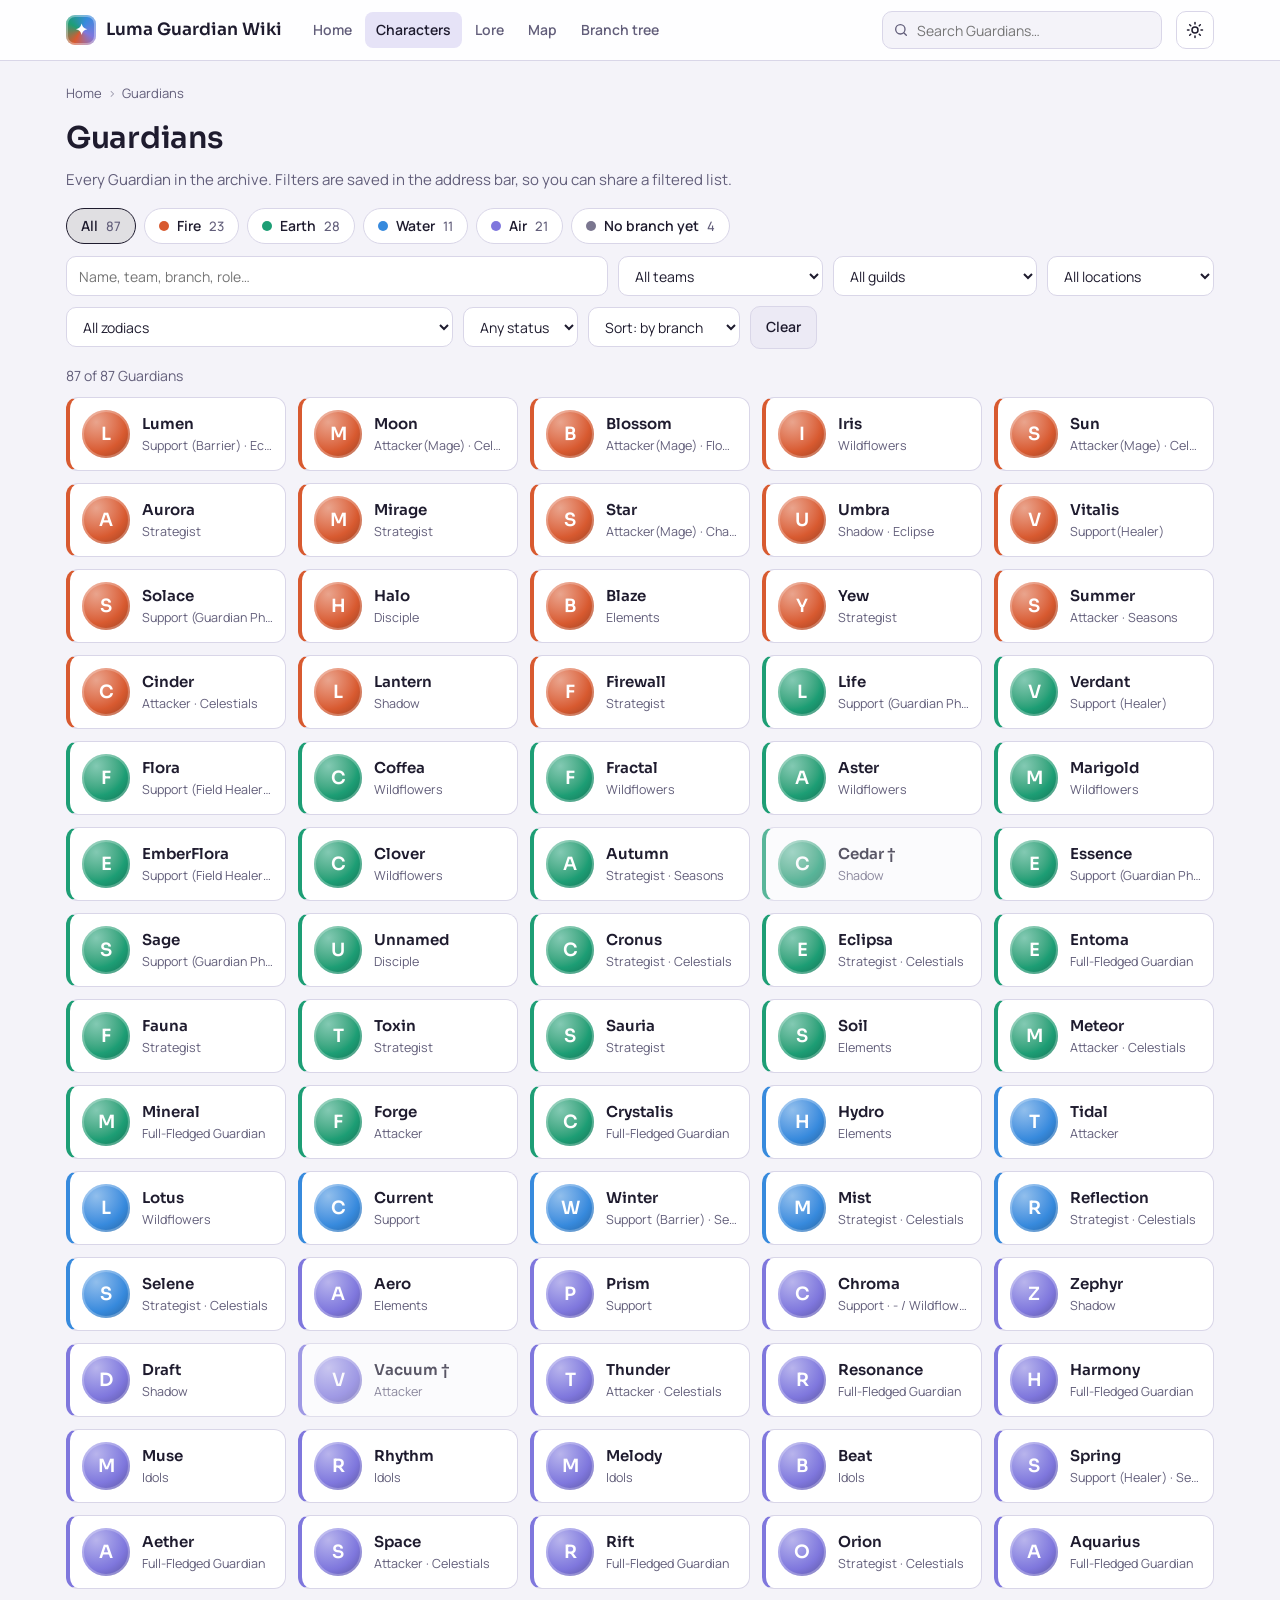
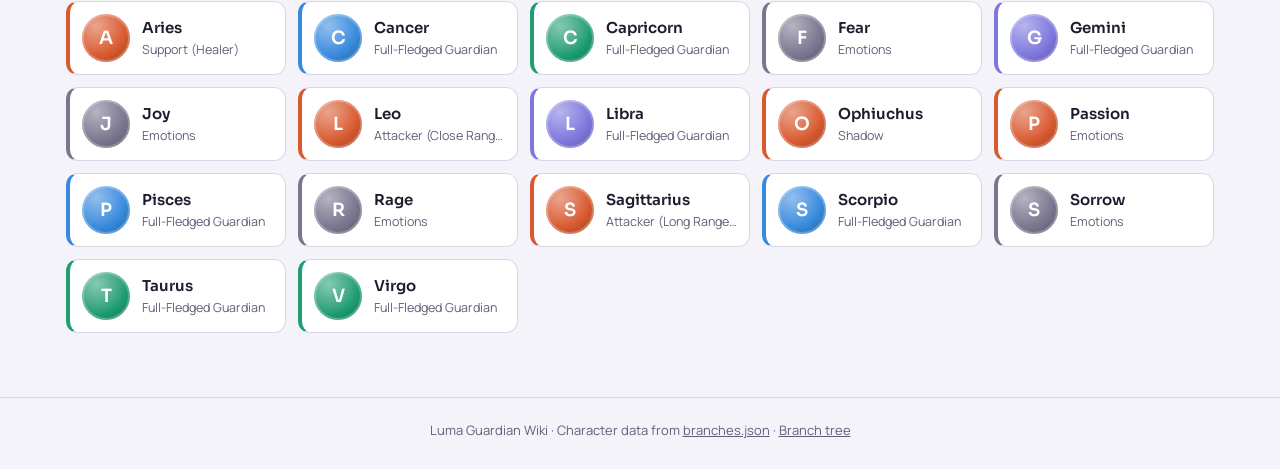
==== wiki/characters.html @ 5ec47603 "Luma Guardian Wiki V1" ====
<!DOCTYPE html>
<html lang="en">
<head>
<meta charset="utf-8">
<meta name="viewport" content="width=device-width, initial-scale=1, viewport-fit=cover">
<title>Guardians · Luma Guardian Wiki</title>
<meta name="theme-color" content="#2B2253">
<script>try{var t=localStorage.getItem('luma.theme.v1');if(t)document.documentElement.setAttribute('data-theme',t)}catch(e){}</script>
<link rel="preconnect" href="https://fonts.googleapis.com">
<link rel="stylesheet" href="https://fonts.googleapis.com/css2?family=Manrope:wght@400;500;600;700&family=Sora:wght@500;600&display=swap">
<link rel="stylesheet" href="assets/wiki.css">
<script src="assets/wiki.js" defer></script>
<script src="assets/characters.js" defer></script>
</head>
<body>
<main id="main" class="page"><div class="loading">Loading Guardians…</div></main>
</body>
</html>
---- wiki/assets/wiki.css ----
/* Luma Guardian Wiki: shared styles. Colours are tokens; dark mode is set on <html data-theme>. */
:root{
  --bg:#F4F3F9;--surface:#FFFFFF;--surface2:#ECEAF5;--line:#D9D6E8;--ink:#1E1B2E;--muted:#625E7A;
  --accent:#534AB7;--accent-ink:#FFFFFF;--accent-soft:#E6E3F7;--link:#4A40B0;
  --fire:#D85A30;--earth:#1D9E75;--water:#378ADD;--air:#7F77DD;--none:#7A768F;
  --deceased:#8A8780;--retired:#B07D2B;
  --hero1:#2B2253;--hero2:#5A3E8F;--hero-ink:#FFFFFF;
  --shadow:0 1px 2px rgba(30,27,46,.06),0 6px 18px -10px rgba(30,27,46,.25);
  --radius:14px;--head-h:60px;
  color-scheme:light;
}
@media (prefers-color-scheme: dark){
  :root:not([data-theme="light"]){
    --bg:#14121F;--surface:#1D1A2C;--surface2:#272440;--line:#34304A;--ink:#ECEAF6;--muted:#A19DBD;
    --accent:#AFA9EC;--accent-ink:#14121F;--accent-soft:#2D2950;--link:#B9B3F2;
    --hero1:#1B1636;--hero2:#3B2A66;
    --shadow:0 1px 2px rgba(0,0,0,.3),0 8px 20px -12px rgba(0,0,0,.6);
    color-scheme:dark;
  }
}
:root[data-theme="dark"]{
  --bg:#14121F;--surface:#1D1A2C;--surface2:#272440;--line:#34304A;--ink:#ECEAF6;--muted:#A19DBD;
  --accent:#AFA9EC;--accent-ink:#14121F;--accent-soft:#2D2950;--link:#B9B3F2;
  --hero1:#1B1636;--hero2:#3B2A66;
  --shadow:0 1px 2px rgba(0,0,0,.3),0 8px 20px -12px rgba(0,0,0,.6);
  color-scheme:dark;
}

*{box-sizing:border-box}
html{scroll-padding-top:calc(var(--head-h) + 12px);-webkit-text-size-adjust:100%}
body{margin:0;background:var(--bg);color:var(--ink);font-family:"Manrope",system-ui,-apple-system,"Segoe UI",sans-serif;font-size:15px;line-height:1.6;overflow-x:hidden}
h1,h2,h3,h4{font-family:"Sora","Manrope",system-ui,sans-serif;font-weight:600;letter-spacing:-0.01em;margin:0}
a{color:var(--link);text-decoration:none}
a:hover{text-decoration:underline}
button,input,select{font:inherit;color:inherit}
:focus-visible{outline:2px solid var(--accent);outline-offset:2px}
img{max-width:100%}
.sr{position:absolute;width:1px;height:1px;overflow:hidden;clip:rect(0 0 0 0);white-space:nowrap}
@media (prefers-reduced-motion:reduce){*{transition:none!important;animation:none!important;scroll-behavior:auto!important}}

/* ---------- Top bar ---------- */
.topbar{position:sticky;top:0;z-index:1000;background:color-mix(in srgb,var(--surface) 88%,transparent);backdrop-filter:saturate(1.4) blur(10px);-webkit-backdrop-filter:saturate(1.4) blur(10px);border-bottom:1px solid var(--line);padding-top:env(safe-area-inset-top,0px)}
.topbar .in{max-width:1180px;margin:0 auto;height:var(--head-h);display:flex;align-items:center;gap:14px;padding:0 16px}
.brand{display:flex;align-items:center;gap:10px;color:var(--ink);font-family:"Sora",sans-serif;font-weight:600;font-size:17px;white-space:nowrap}
.brand:hover{text-decoration:none}
.brand .mark{width:30px;height:30px;border-radius:9px;display:grid;place-items:center;background:conic-gradient(from 210deg,var(--fire),var(--earth),var(--water),var(--air),var(--fire));color:#fff;font-size:15px;box-shadow:inset 0 0 0 2px rgba(255,255,255,.35)}
.nav{display:flex;gap:2px;margin-left:6px}
.nav a{color:var(--muted);font-weight:600;font-size:14px;padding:7px 11px;border-radius:8px;white-space:nowrap}
.nav a:hover{color:var(--ink);background:var(--surface2);text-decoration:none}
.nav a[aria-current="page"]{color:var(--ink);background:var(--accent-soft)}
.search{position:relative;margin-left:auto;flex:0 1 280px;min-width:0}
.search input{width:100%;height:38px;border:1px solid var(--line);background:var(--bg);border-radius:10px;padding:0 12px 0 34px;font-size:14px}
.search svg{position:absolute;left:11px;top:11px;width:16px;height:16px;color:var(--muted);pointer-events:none}
.sugg{position:absolute;top:44px;left:0;right:0;background:var(--surface);border:1px solid var(--line);border-radius:12px;box-shadow:var(--shadow);list-style:none;margin:0;padding:6px;max-height:60vh;overflow:auto;display:none}
.sugg.open{display:block}
.sugg li a{display:flex;align-items:center;gap:10px;padding:7px 8px;border-radius:8px;color:var(--ink)}
.sugg li a:hover,.sugg li a[aria-selected="true"]{background:var(--surface2);text-decoration:none}
.sugg small{color:var(--muted);margin-left:auto;font-size:12px}
.iconbtn{width:38px;height:38px;flex:none;display:grid;place-items:center;border:1px solid var(--line);background:var(--surface);border-radius:10px;cursor:pointer;color:var(--ink)}
.iconbtn:hover{background:var(--surface2)}
.iconbtn svg{width:18px;height:18px}
.menubtn{display:none}
.theme-ico-dark{display:none}
:root[data-theme="dark"] .theme-ico-dark{display:block}
:root[data-theme="dark"] .theme-ico-light{display:none}
@media (prefers-color-scheme: dark){
  :root:not([data-theme="light"]) .theme-ico-dark{display:block}
  :root:not([data-theme="light"]) .theme-ico-light{display:none}
}
@media (max-width:820px){
  .menubtn{display:grid}
  .nav{display:none;position:absolute;top:calc(var(--head-h) + env(safe-area-inset-top,0px));left:0;right:0;flex-direction:column;background:var(--surface);border-bottom:1px solid var(--line);padding:8px 12px 12px;margin:0;box-shadow:var(--shadow)}
  .nav.open{display:flex}
  .nav a{padding:11px 12px;font-size:15px}
  .search{flex:1 1 auto}
  .brand .txt{display:none}
}

/* ---------- Layout ---------- */
.page{max-width:1180px;margin:0 auto;padding:22px 16px 64px;padding-bottom:calc(64px + env(safe-area-inset-bottom,0px))}
.crumbs{font-size:13px;color:var(--muted);margin-bottom:10px;display:flex;flex-wrap:wrap;gap:4px 6px;align-items:center}
.crumbs a{color:var(--muted)}
.crumbs .sep{opacity:.6}
.card{background:var(--surface);border:1px solid var(--line);border-radius:var(--radius);padding:18px 20px;box-shadow:var(--shadow)}
.muted{color:var(--muted)}
.sec-h{display:flex;align-items:baseline;justify-content:space-between;gap:12px;margin:34px 0 14px}
.sec-h h2{font-size:21px}
.sec-h a{font-weight:600;font-size:14px}
.btn{display:inline-flex;align-items:center;justify-content:center;gap:8px;border:1px solid var(--line);background:var(--surface2);border-radius:10px;padding:9px 15px;cursor:pointer;font-weight:600;font-size:14px;color:var(--ink);min-height:40px}
.btn:hover{border-color:var(--muted);text-decoration:none}
.btn.primary{background:var(--accent);color:var(--accent-ink);border-color:var(--accent)}
.foot{border-top:1px solid var(--line);color:var(--muted);font-size:13px;padding:22px 16px calc(28px + env(safe-area-inset-bottom,0px));text-align:center}
.foot a{color:var(--muted);text-decoration:underline}
.loading,.empty{padding:48px 12px;text-align:center;color:var(--muted)}
.err{background:color-mix(in srgb,var(--fire) 12%,var(--surface));border:1px solid color-mix(in srgb,var(--fire) 40%,var(--line));border-radius:12px;padding:14px 16px}

/* ---------- Element accents ---------- */
.el-Fire{--c:var(--fire)} .el-Earth{--c:var(--earth)} .el-Water{--c:var(--water)} .el-Air{--c:var(--air)} .el-None{--c:var(--none)}
.dot{display:inline-block;width:10px;height:10px;border-radius:50%;background:var(--c,var(--none));flex:none}
.pill{display:inline-flex;align-items:center;gap:6px;font-size:12px;font-weight:600;border-radius:999px;padding:2px 10px;background:color-mix(in srgb,var(--c,var(--none)) 14%,var(--surface));color:var(--ink);border:1px solid color-mix(in srgb,var(--c,var(--none)) 45%,var(--line));white-space:nowrap}
.pill.st-deceased{--c:var(--deceased)} .pill.st-retired{--c:var(--retired)}

/* ---------- Avatar ---------- */
.ava{--s:56px;width:var(--s);height:var(--s);border-radius:50%;flex:none;display:grid;place-items:center;overflow:hidden;font-family:"Sora",sans-serif;font-weight:600;color:#fff;font-size:calc(var(--s) * .38);background:radial-gradient(circle at 30% 25%,color-mix(in srgb,var(--c,var(--none)) 55%,#fff),var(--c,var(--none)) 60%,color-mix(in srgb,var(--c,var(--none)) 70%,#000));box-shadow:inset 0 0 0 2px rgba(255,255,255,.25)}
.ava img{width:100%;height:100%;object-fit:cover}
.ava.sq{border-radius:12px}

/* ---------- Character cards ---------- */
.grid{display:grid;grid-template-columns:repeat(auto-fill,minmax(200px,1fr));gap:12px}
.ccard{display:flex;gap:12px;align-items:center;background:var(--surface);border:1px solid var(--line);border-left:4px solid var(--c,var(--none));border-radius:12px;padding:12px;color:var(--ink);transition:transform .12s ease,box-shadow .12s ease;min-width:0}
.ccard:hover{text-decoration:none;transform:translateY(-1px);box-shadow:var(--shadow)}
.ccard .t{min-width:0}
.ccard b{display:block;font-family:"Sora",sans-serif;font-weight:600;font-size:15px;overflow:hidden;text-overflow:ellipsis;white-space:nowrap}
.ccard small{display:block;color:var(--muted);font-size:12.5px;overflow:hidden;text-overflow:ellipsis;white-space:nowrap}
.ccard.gone{opacity:.72}
.ccard.noprof{border-left-style:dashed;background:var(--surface2)}
@media (max-width:480px){.grid{grid-template-columns:1fr 1fr;gap:10px}.ccard{flex-direction:column;text-align:center;padding:14px 8px}.ccard .t{width:100%}}

/* ---------- Home ---------- */
.hero{position:relative;overflow:hidden;border-radius:20px;color:var(--hero-ink);padding:40px 32px;background:radial-gradient(120% 140% at 0% 0%,color-mix(in srgb,var(--fire) 45%,transparent) 0%,transparent 45%),radial-gradient(120% 140% at 100% 0%,color-mix(in srgb,var(--water) 50%,transparent) 0%,transparent 45%),radial-gradient(120% 140% at 100% 100%,color-mix(in srgb,var(--earth) 45%,transparent) 0%,transparent 50%),linear-gradient(135deg,var(--hero1),var(--hero2))}
.hero::after{content:"";position:absolute;inset:0;background-image:radial-gradient(rgba(255,255,255,.55) 1px,transparent 1.5px);background-size:46px 46px;opacity:.18;pointer-events:none}
.hero h1{font-size:clamp(28px,5vw,44px);line-height:1.1}
.hero p{max-width:60ch;margin:12px 0 22px;opacity:.9;font-size:16px}
.hero .row{display:flex;flex-wrap:wrap;gap:10px;position:relative;z-index:1}
.hero .btn{background:rgba(255,255,255,.14);border-color:rgba(255,255,255,.3);color:#fff}
.hero .btn.primary{background:#fff;color:#2B2253;border-color:#fff}
.stats{display:grid;grid-template-columns:repeat(4,1fr);gap:12px;margin-top:16px}
.stat{background:var(--surface);border:1px solid var(--line);border-radius:12px;padding:12px 14px}
.stat b{display:block;font-family:"Sora",sans-serif;font-size:24px;font-variant-numeric:tabular-nums}
.stat span{color:var(--muted);font-size:13px}
@media (max-width:640px){.stats{grid-template-columns:1fr 1fr}.hero{padding:28px 20px}}
.portals{display:grid;grid-template-columns:repeat(4,1fr);gap:12px}
@media (max-width:860px){.portals{grid-template-columns:1fr 1fr}}
.portal{position:relative;overflow:hidden;border-radius:14px;padding:18px;min-height:132px;color:#fff;display:flex;flex-direction:column;justify-content:flex-end;background:linear-gradient(160deg,color-mix(in srgb,var(--c) 75%,#fff 0%),color-mix(in srgb,var(--c) 70%,#000));box-shadow:var(--shadow)}
.portal:hover{text-decoration:none;filter:brightness(1.06)}
.portal .glyph{position:absolute;right:-8px;top:-14px;font-size:92px;opacity:.22;line-height:1}
.portal b{font-family:"Sora",sans-serif;font-size:20px}
.portal span{font-size:13px;opacity:.9}
.split{display:grid;grid-template-columns:1.4fr 1fr;gap:16px}
@media (max-width:860px){.split{grid-template-columns:1fr}}
.feat{display:flex;gap:18px;align-items:flex-start}
.feat .ava{--s:96px}
.feat h3{font-size:22px}
.feat p{margin:8px 0 12px}
@media (max-width:480px){.feat{flex-direction:column;align-items:center;text-align:center}}
.teams{display:flex;flex-wrap:wrap;gap:8px}
.teams a{display:inline-flex;gap:8px;align-items:center;border:1px solid var(--line);background:var(--surface2);border-radius:999px;padding:6px 12px;color:var(--ink);font-size:14px;font-weight:600}
.teams a small{color:var(--muted);font-weight:500}
.teams a:hover{border-color:var(--muted);text-decoration:none}

/* ---------- Character list filters ---------- */
.filters{display:flex;flex-wrap:wrap;gap:10px;align-items:center;margin:4px 0 16px}
.filters input[type=search],.filters select{height:40px;border:1px solid var(--line);background:var(--surface);border-radius:10px;padding:0 12px;font-size:14px;min-width:0}
.filters input[type=search]{flex:1 1 220px}
.filters select{flex:0 1 auto;max-width:100%}
.chips{display:flex;flex-wrap:wrap;gap:8px;margin-bottom:12px}
.chipbtn{display:inline-flex;align-items:center;gap:8px;border:1.5px solid var(--line);background:var(--surface);border-radius:999px;padding:6px 14px;cursor:pointer;font-weight:600;font-size:14px;min-height:36px}
.chipbtn[aria-pressed="true"]{border-color:var(--c,var(--ink));background:color-mix(in srgb,var(--c,var(--ink)) 14%,var(--surface))}
.chipbtn .n{color:var(--muted);font-weight:500;font-size:13px}
.count{color:var(--muted);font-size:14px;margin:0 0 10px}

/* ---------- Character profile ---------- */
.prof-head{display:flex;flex-wrap:wrap;gap:8px 14px;align-items:center;border-bottom:1px solid var(--line);padding-bottom:12px;margin-bottom:18px}
.prof-head h1{font-size:clamp(26px,4.5vw,36px)}
.prof-head .tags{display:flex;flex-wrap:wrap;gap:6px}
.prof{display:grid;grid-template-columns:minmax(0,1fr) 320px;gap:24px;align-items:start}
.prof .infobox{grid-column:2;grid-row:1 / span 3}
@media (max-width:900px){.prof{grid-template-columns:1fr}.prof .infobox{grid-column:1;grid-row:auto}}
.infobox{background:var(--surface);border:1px solid var(--line);border-radius:var(--radius);overflow:hidden;box-shadow:var(--shadow);position:sticky;top:calc(var(--head-h) + 16px)}
@media (max-width:900px){.infobox{position:static}}
.infobox .ib-title{background:var(--c,var(--accent));color:#fff;text-align:center;font-family:"Sora",sans-serif;font-weight:600;font-size:18px;padding:10px 12px}
.infobox .ib-img{display:grid;place-items:center;padding:18px;background:linear-gradient(180deg,color-mix(in srgb,var(--c,var(--accent)) 16%,var(--surface)),var(--surface))}
.infobox .ib-img .ava{--s:160px;border-radius:16px}
.infobox .ib-img img.full{width:100%;border-radius:10px;display:block}
.infobox .ib-cap{text-align:center;color:var(--muted);font-size:13px;font-style:italic;padding:0 14px 10px}
.infobox h4{font-size:12px;letter-spacing:.06em;text-transform:uppercase;background:color-mix(in srgb,var(--c,var(--accent)) 14%,var(--surface2));color:var(--ink);padding:7px 14px;margin:0;border-top:1px solid var(--line)}
.infobox dl{display:grid;grid-template-columns:minmax(96px,40%) 1fr;margin:0}
.infobox dt,.infobox dd{padding:7px 14px;border-top:1px solid var(--line);font-size:13.5px;margin:0}
.infobox dl > dt:first-of-type,.infobox dl > dd:first-of-type{border-top:0}
.infobox dt{font-weight:600;color:var(--muted)}
.infobox dd{overflow-wrap:anywhere}
.prose{min-width:0}
.prose h2{font-size:21px;border-bottom:1px solid var(--line);padding-bottom:6px;margin:28px 0 12px}
.prose h2:first-child{margin-top:0}
.prose h3{font-size:16px;margin:18px 0 6px}
.prose p{margin:0 0 12px}
.prose ul{padding-left:20px;margin:0 0 12px}
.prose li{margin:3px 0}
.lead{font-size:16.5px}
.quote{border-left:4px solid var(--c,var(--accent));background:var(--surface);border-radius:0 12px 12px 0;padding:12px 16px;margin:0 0 18px;font-style:italic}
.quote cite{display:block;font-style:normal;color:var(--muted);font-size:13px;margin-top:4px}
.toc{background:var(--surface);border:1px solid var(--line);border-radius:12px;padding:10px 16px;margin:0 0 20px;display:inline-block;min-width:220px;max-width:100%}
.toc summary{cursor:pointer;font-weight:600;font-family:"Sora",sans-serif}
.toc ol{margin:8px 0 2px;padding-left:22px}
.toc li{margin:2px 0}
.lineage{display:flex;flex-wrap:wrap;align-items:center;gap:6px;margin:0 0 12px}
.lineage .node{display:inline-flex;align-items:center;gap:6px;border:1px solid var(--line);background:var(--surface);border-radius:999px;padding:4px 12px;font-size:14px;font-weight:600;color:var(--ink)}
.lineage a.node:hover{text-decoration:none;border-color:var(--c,var(--muted))}
.lineage .node.me{background:var(--c);color:#fff;border-color:var(--c)}
.lineage .node.plain{color:var(--muted);font-weight:500;border-style:dashed}
.lineage .arr{color:var(--muted)}
.facts{display:grid;grid-template-columns:max-content 1fr;gap:6px 16px;margin:0 0 12px}
.facts dt{color:var(--muted);font-weight:600;font-size:14px}
.facts dd{margin:0;overflow-wrap:anywhere}
@media (max-width:480px){.facts{grid-template-columns:1fr;gap:0}.facts dd{margin-bottom:10px}}
.notfound{max-width:560px;margin:40px auto;text-align:center}
.notfound h1{font-size:28px;margin-bottom:8px}

.note{color:var(--muted);font-size:14px;margin:0 0 12px}
.prose hr{border:0;border-top:1px solid var(--line);margin:22px 0}
.prose table{border-collapse:collapse;display:block;overflow-x:auto;max-width:100%;margin:0 0 14px;font-size:14px}
.prose th,.prose td{border:1px solid var(--line);padding:6px 10px;text-align:left;vertical-align:top}
.prose th{background:var(--surface2)}
.prose img{border-radius:10px}
.prose blockquote{margin:0 0 12px;padding:4px 14px;border-left:3px solid var(--line);color:var(--muted)}
.prose del{color:var(--muted)}
.prose h4{font-size:14.5px;margin:16px 0 6px}
.prose a{overflow-wrap:anywhere}
mark{background:color-mix(in srgb,var(--accent) 30%,transparent);color:inherit;border-radius:3px;padding:0 2px}
.story-src{background:var(--surface);border:1px solid var(--line);border-radius:var(--radius);padding:4px 18px 8px;margin:0 0 12px}
.story-src > summary{cursor:pointer;font-family:"Sora",sans-serif;font-weight:600;padding:10px 0}
.story-src .src{font-size:13px;margin:0 0 10px}
.story-src h3{font-size:17px}

/* ---------- Lore ---------- */
.lore{display:grid;grid-template-columns:240px minmax(0,1fr);gap:28px;align-items:start}
.lore-side{position:sticky;top:calc(var(--head-h) + 16px);max-height:calc(100vh - var(--head-h) - 32px);overflow:auto;padding-right:4px}
.lore-search input{width:100%;height:40px;border:1px solid var(--line);background:var(--surface);border-radius:10px;padding:0 12px;font-size:14px;margin-bottom:10px}
.lore-nav{display:flex;flex-direction:column;gap:1px}
.lore-nav a{color:var(--muted);padding:6px 10px;border-radius:8px;font-size:14px;font-weight:600}
.lore-nav a:hover{background:var(--surface2);color:var(--ink);text-decoration:none}
.lore-nav a[aria-current="page"]{background:var(--accent-soft);color:var(--ink)}
.lore-select{display:none;width:100%;height:42px;border:1px solid var(--line);background:var(--surface);border-radius:10px;padding:0 10px}
.lore-title{font-size:clamp(26px,4.5vw,34px);border-bottom:1px solid var(--line);padding-bottom:10px;margin-bottom:16px}
@media (max-width:860px){
  .lore{grid-template-columns:1fr;gap:12px}
  .lore-side{position:static;max-height:none;overflow:visible;display:grid;grid-template-columns:1fr;gap:8px}
  .lore-search input{margin:0}
  .lore-nav{display:none}
  .lore-select{display:block}
}
.hlink{font-family:"Manrope",sans-serif;font-size:13px;font-weight:600;margin-left:8px;white-space:nowrap}
.pager{display:flex;justify-content:space-between;gap:12px;flex-wrap:wrap;border-top:1px solid var(--line);margin-top:32px;padding-top:14px;font-weight:600}
.lore-cards{display:grid;grid-template-columns:repeat(auto-fill,minmax(240px,1fr));gap:12px}
.lore-card{display:flex;flex-direction:column;gap:6px;background:var(--surface);border:1px solid var(--line);border-radius:12px;padding:14px 16px;color:var(--ink);transition:transform .12s ease,box-shadow .12s ease}
.lore-card:hover{text-decoration:none;transform:translateY(-1px);box-shadow:var(--shadow);border-color:var(--accent)}
.lore-card b{font-family:"Sora",sans-serif;font-weight:600;font-size:16px}
.lore-card span{color:var(--muted);font-size:13.5px;line-height:1.5}
.lore-card small{color:var(--muted);font-size:12px;margin-top:auto}
.hits{list-style:none;margin:0;padding:0;display:grid;gap:10px}
.hits li{background:var(--surface);border:1px solid var(--line);border-radius:12px;padding:12px 14px}
.hits a{display:flex;flex-wrap:wrap;gap:4px 10px;align-items:baseline;color:var(--ink)}
.hits a b{font-family:"Sora",sans-serif;font-weight:600}
.hits a small{color:var(--muted)}
.hits p{margin:6px 0 0;color:var(--muted);font-size:14px;overflow-wrap:anywhere}

/* ---------- Map ---------- */
.mapwrap{display:grid;grid-template-columns:minmax(0,1fr) 340px;gap:16px;align-items:start}
@media (max-width:900px){.mapwrap{grid-template-columns:1fr}}
#map{height:min(70vh,640px);min-height:360px;border-radius:var(--radius);border:1px solid var(--line);overflow:hidden;background:var(--surface2);z-index:0}
@media (max-width:900px){#map{height:56vh;min-height:300px}}
.panel{background:var(--surface);border:1px solid var(--line);border-radius:var(--radius);padding:14px 16px;box-shadow:var(--shadow)}
@media (min-width:901px){.panel{max-height:min(70vh,640px);overflow:auto}}
.panel h2{font-size:18px;margin-bottom:4px}
.placelist{list-style:none;margin:8px 0 0;padding:0;display:grid;gap:6px}
.placelist button{width:100%;display:flex;justify-content:space-between;align-items:center;gap:10px;border:1px solid var(--line);background:var(--surface2);border-radius:10px;padding:9px 12px;cursor:pointer;text-align:left;font-weight:600;min-height:42px}
.placelist button:hover,.placelist button[aria-current="true"]{border-color:var(--accent)}
.placelist small{color:var(--muted);font-weight:500}
.mini{list-style:none;margin:10px 0 0;padding:0;display:grid;gap:6px}
.mini a{display:flex;align-items:center;gap:10px;padding:6px 8px;border-radius:10px;color:var(--ink);border:1px solid transparent}
.mini a:hover{background:var(--surface2);text-decoration:none;border-color:var(--line)}
.mini .ava{--s:34px}
.mini small{display:block;color:var(--muted);font-size:12px;line-height:1.3}
.pin{--c:var(--accent);width:36px;height:36px;border-radius:50% 50% 50% 0;transform:rotate(-45deg);background:var(--c);border:3px solid var(--surface);box-shadow:0 3px 10px rgba(0,0,0,.35);display:grid;place-items:center}
.pin span{transform:rotate(45deg);color:#fff;font-weight:700;font-size:13px;font-family:"Sora",sans-serif}
.pin.sel{outline:3px solid var(--ink);outline-offset:1px}
:root[data-theme="dark"] .leaflet-tile-pane{filter:invert(1) hue-rotate(180deg) brightness(.9) contrast(.9) saturate(.6)}
@media (prefers-color-scheme: dark){:root:not([data-theme="light"]) .leaflet-tile-pane{filter:invert(1) hue-rotate(180deg) brightness(.9) contrast(.9) saturate(.6)}}
@media (max-width:900px){.infobox .ib-img .ava{--s:112px}}
.leaflet-container{font-family:"Manrope",system-ui,sans-serif!important;background:var(--surface2)!important}
.leaflet-popup-content-wrapper,.leaflet-popup-tip{background:var(--surface)!important;color:var(--ink)!important}
.leaflet-popup-content{margin:12px 14px!important;font-size:14px}
.leaflet-bar a{background:var(--surface)!important;color:var(--ink)!important;border-color:var(--line)!important}
.leaflet-control-attribution{background:color-mix(in srgb,var(--surface) 80%,transparent)!important;color:var(--muted)!important}
.leaflet-control-attribution a{color:var(--link)!important}
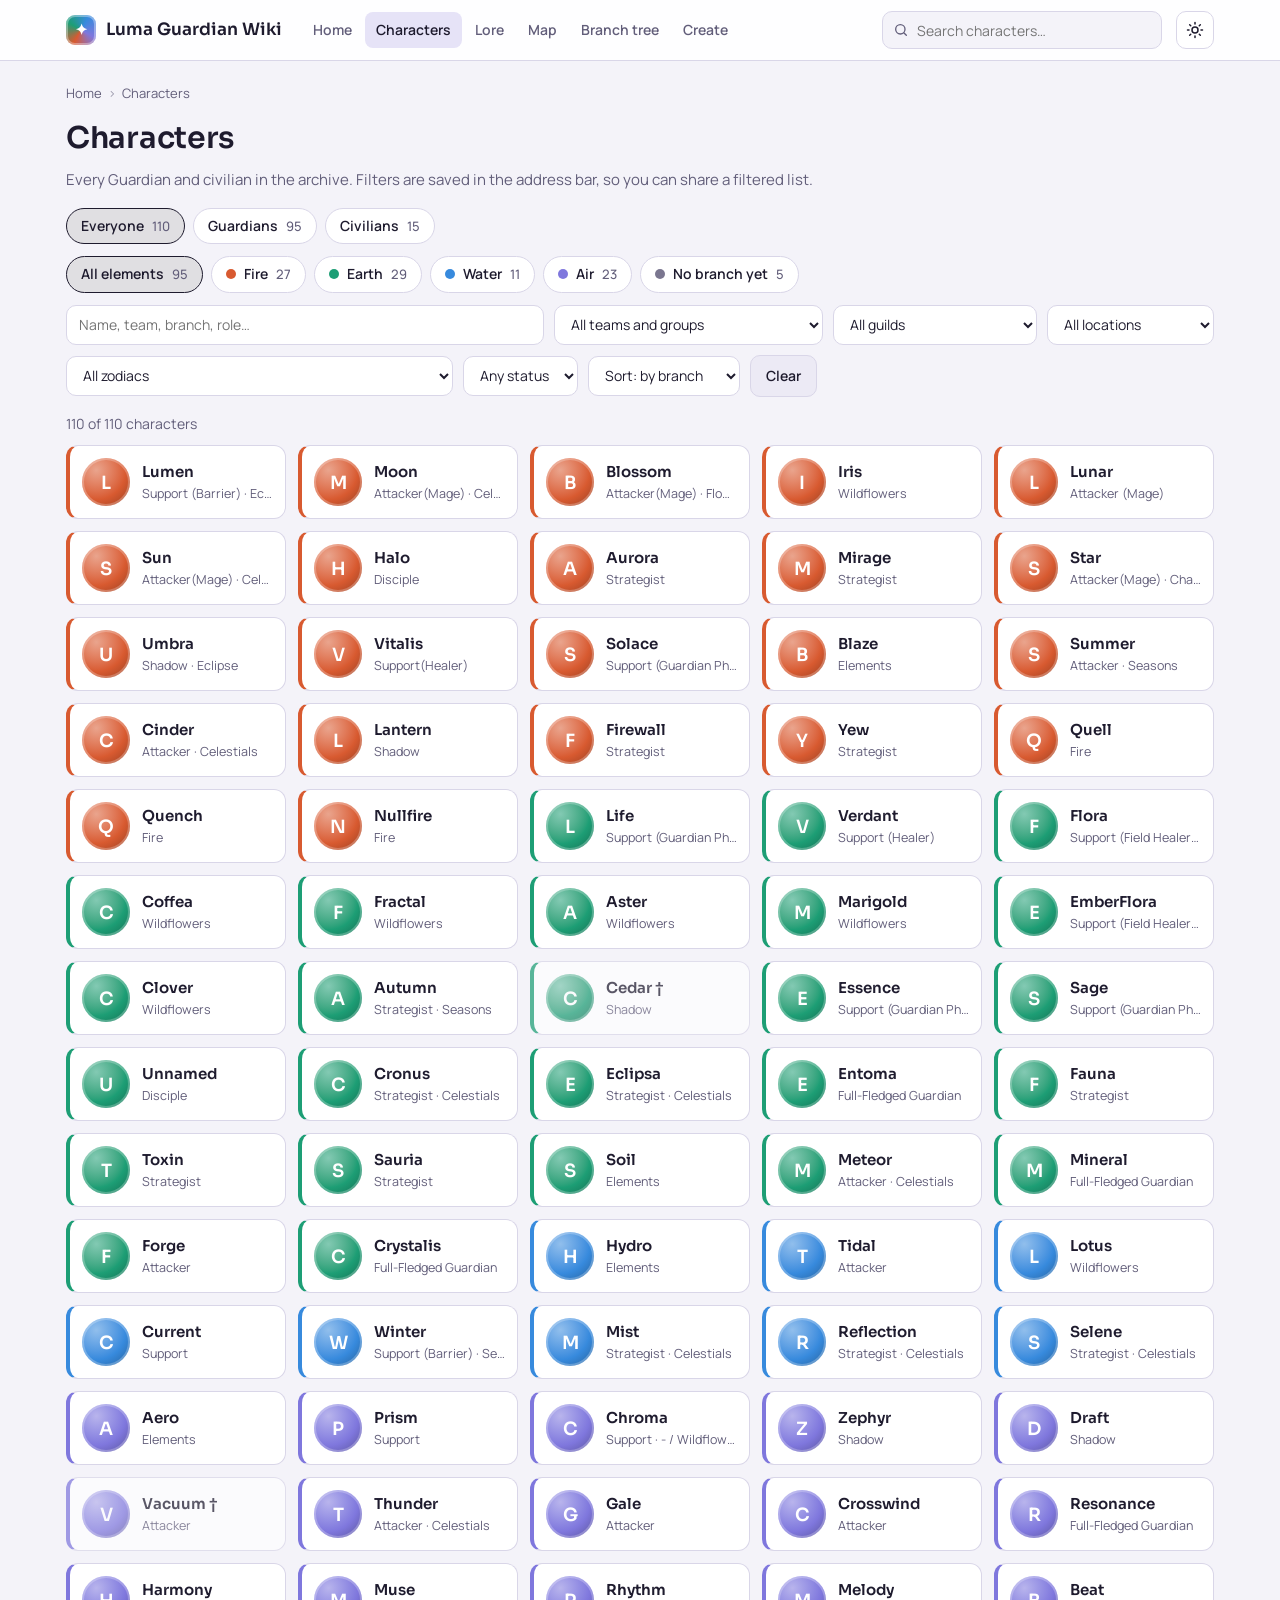
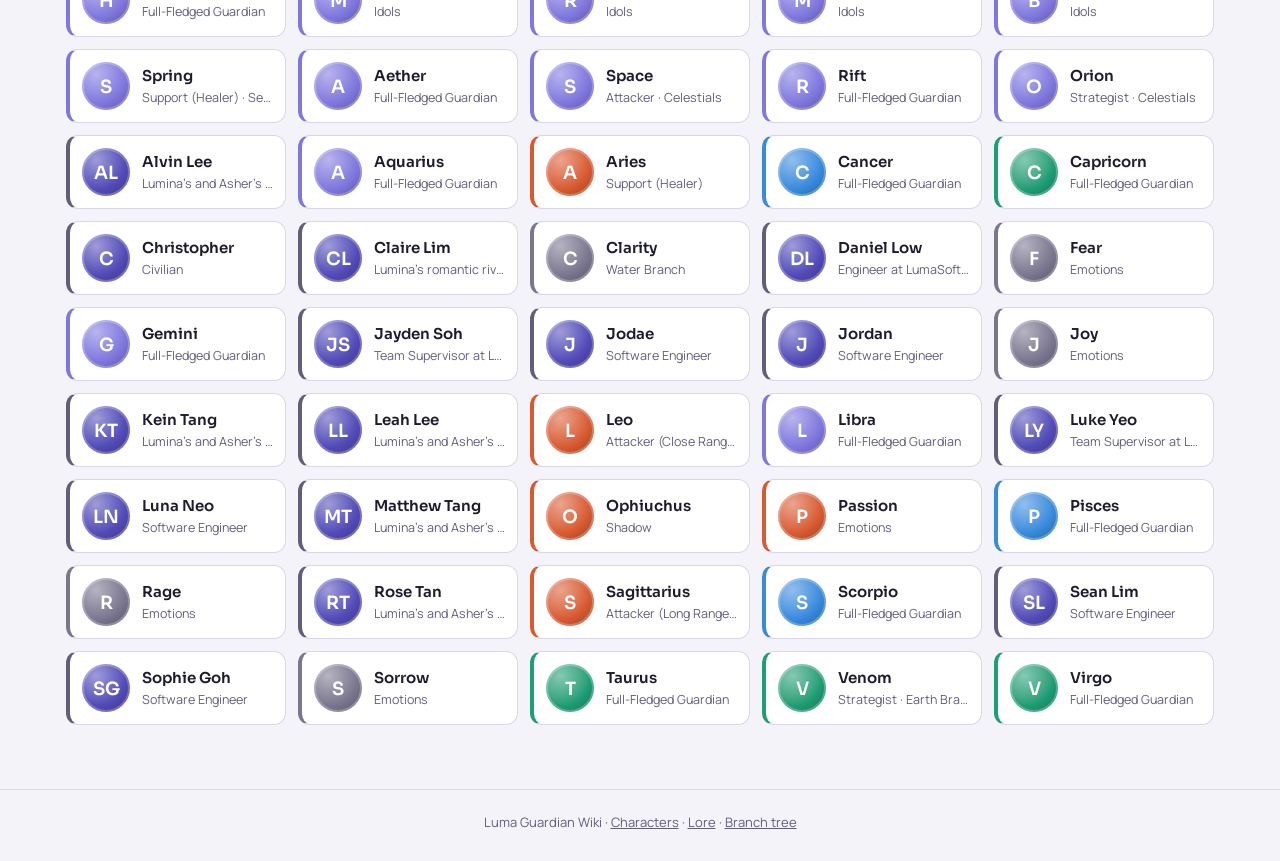
==== commit a4926342: "New Updates on Northern Guild and Characters" ====
--- a/wiki/characters.html
+++ b/wiki/characters.html
@@ -3,7 +3,7 @@
 <head>
 <meta charset="utf-8">
 <meta name="viewport" content="width=device-width, initial-scale=1, viewport-fit=cover">
-<title>Guardians · Luma Guardian Wiki</title>
+<title>Characters · Luma Guardian Wiki</title>
 <meta name="theme-color" content="#2B2253">
 <script>try{var t=localStorage.getItem('luma.theme.v1');if(t)document.documentElement.setAttribute('data-theme',t)}catch(e){}</script>
 <link rel="preconnect" href="https://fonts.googleapis.com">
--- a/wiki/assets/wiki.css
+++ b/wiki/assets/wiki.css
@@ -114,6 +114,11 @@
 .ccard small{display:block;color:var(--muted);font-size:12.5px;overflow:hidden;text-overflow:ellipsis;white-space:nowrap}
 .ccard.gone{opacity:.72}
 .ccard.noprof{border-left-style:dashed;background:var(--surface2)}
+.chips[hidden],.filters select[hidden]{display:none}
+.ccard.civ{--c:var(--muted)}
+.ccard.civ .ava{--c:var(--accent)}
+.stat{color:var(--ink)}
+a.stat:hover{text-decoration:none;border-color:var(--accent)}
 @media (max-width:480px){.grid{grid-template-columns:1fr 1fr;gap:10px}.ccard{flex-direction:column;text-align:center;padding:14px 8px}.ccard .t{width:100%}}
 
 /* ---------- Home ---------- */
@@ -166,8 +171,7 @@
 .prof{display:grid;grid-template-columns:minmax(0,1fr) 320px;gap:24px;align-items:start}
 .prof .infobox{grid-column:2;grid-row:1 / span 3}
 @media (max-width:900px){.prof{grid-template-columns:1fr}.prof .infobox{grid-column:1;grid-row:auto}}
-.infobox{background:var(--surface);border:1px solid var(--line);border-radius:var(--radius);overflow:hidden;box-shadow:var(--shadow);position:sticky;top:calc(var(--head-h) + 16px)}
-@media (max-width:900px){.infobox{position:static}}
+.infobox{background:var(--surface);border:1px solid var(--line);border-radius:var(--radius);overflow:hidden;box-shadow:var(--shadow)}
 .infobox .ib-title{background:var(--c,var(--accent));color:#fff;text-align:center;font-family:"Sora",sans-serif;font-weight:600;font-size:18px;padding:10px 12px}
 .infobox .ib-img{display:grid;place-items:center;padding:18px;background:linear-gradient(180deg,color-mix(in srgb,var(--c,var(--accent)) 16%,var(--surface)),var(--surface))}
 .infobox .ib-img .ava{--s:160px;border-radius:16px}
@@ -188,6 +192,7 @@
 .prose li{margin:3px 0}
 .lead{font-size:16.5px}
 .quote{border-left:4px solid var(--c,var(--accent));background:var(--surface);border-radius:0 12px 12px 0;padding:12px 16px;margin:0 0 18px;font-style:italic}
+.quote.speech{font-style:normal;font-weight:600;line-height:1.7}
 .quote cite{display:block;font-style:normal;color:var(--muted);font-size:13px;margin-top:4px}
 .toc{background:var(--surface);border:1px solid var(--line);border-radius:12px;padding:10px 16px;margin:0 0 20px;display:inline-block;min-width:220px;max-width:100%}
 .toc summary{cursor:pointer;font-weight:600;font-family:"Sora",sans-serif}
@@ -202,7 +207,71 @@
 .facts{display:grid;grid-template-columns:max-content 1fr;gap:6px 16px;margin:0 0 12px}
 .facts dt{color:var(--muted);font-weight:600;font-size:14px}
 .facts dd{margin:0;overflow-wrap:anywhere}
+.facts dd p{margin:0 0 6px}
+.facts dd ul{margin:0 0 6px;padding-left:18px}
 @media (max-width:480px){.facts{grid-template-columns:1fr;gap:0}.facts dd{margin-bottom:10px}}
+/* Create a character */
+.cr-step{display:flex;align-items:center;gap:10px;font-size:19px;margin:26px 0 12px}
+.cr-step span{width:28px;height:28px;border-radius:50%;display:grid;place-items:center;background:var(--accent);color:var(--accent-ink);font-size:14px;flex:none}
+.cr-types{display:grid;grid-template-columns:repeat(auto-fit,minmax(220px,1fr));gap:12px;max-width:760px}
+.cr-type{position:relative;display:flex;flex-direction:column;gap:4px;background:var(--surface);border:1.5px solid var(--line);border-radius:14px;padding:16px 18px 16px 48px;cursor:pointer}
+.cr-type input{position:absolute;left:18px;top:19px;width:18px;height:18px;accent-color:var(--accent)}
+.cr-type b{font-family:"Sora",sans-serif;font-size:17px}
+.cr-type span{color:var(--muted);font-size:14px}
+.cr-type:has(input:checked){border-color:var(--accent);background:var(--accent-soft)}
+.cr-sec{background:var(--surface);border:1px solid var(--line);border-radius:14px;margin:0 0 10px;padding:0 18px}
+.cr-sec > summary{cursor:pointer;font-family:"Sora",sans-serif;font-weight:600;padding:13px 0;list-style-position:outside}
+.cr-sec > summary small{font-family:"Manrope",sans-serif;font-weight:500;color:var(--muted);margin-left:6px}
+.cr-grid{display:grid;grid-template-columns:repeat(2,minmax(0,1fr));gap:12px 18px;padding:2px 0 16px}
+.cr-field{display:flex;flex-direction:column;gap:4px;min-width:0}
+.cr-field.wide{grid-column:1/-1}
+.cr-field > label{font-weight:600;font-size:14px;display:flex;align-items:center;gap:8px}
+.cr-field input[type=text],.cr-field textarea,.cr-field select,.cr-row input{width:100%;border:1px solid var(--line);background:var(--bg);border-radius:10px;padding:9px 12px;font-size:15px;min-height:42px}
+.cr-field textarea{resize:vertical;line-height:1.5}
+.cr-date{display:grid;grid-template-columns:.8fr 1.4fr 1fr;gap:6px}
+.cr-hint{color:var(--muted);font-size:12.5px}
+.cr-priv{--c:var(--retired);font-size:11px;padding:0 8px}
+.cr-checks{display:flex;flex-wrap:wrap;gap:6px 16px}
+.cr-checks label{display:inline-flex;align-items:center;gap:6px;font-size:14px;min-height:32px}
+.cr-list{display:grid;gap:6px}
+.cr-row{display:flex;gap:6px}
+.cr-del{flex:none;width:42px;border:1px solid var(--line);background:var(--surface2);border-radius:10px;cursor:pointer;font-size:18px;color:var(--muted)}
+.cr-add{justify-self:start;min-height:36px;padding:6px 12px}
+.cr-bar{position:sticky;bottom:0;z-index:5;display:flex;flex-wrap:wrap;align-items:center;gap:10px;padding:12px 0 calc(12px + env(safe-area-inset-bottom,0px));background:linear-gradient(to top,var(--bg) 70%,transparent)}
+.cr-msg{color:var(--fire);font-weight:600;font-size:14px}
+.cr-opt{display:flex;gap:8px;align-items:center;font-size:14px;margin:0 0 12px}
+.cr-out{display:grid;grid-template-columns:repeat(2,minmax(0,1fr));gap:16px;align-items:start}
+.cr-pane{background:var(--surface);border:1px solid var(--line);border-radius:14px;padding:14px 16px;min-width:0;box-shadow:var(--shadow)}
+.cr-pane header{display:flex;flex-wrap:wrap;justify-content:space-between;align-items:center;gap:8px;margin-bottom:6px}
+.cr-pane header h3{font-size:17px}
+.cr-pane header div{display:flex;gap:6px;flex-wrap:wrap}
+.cr-pane header .btn{min-height:36px;padding:6px 12px}
+.cr-note{font-size:13px;margin:0 0 10px}
+.cr-code{margin:0;max-height:70vh;overflow:auto;background:var(--bg);border:1px solid var(--line);border-radius:10px;padding:12px;font-size:12.5px;line-height:1.5;white-space:pre-wrap;overflow-wrap:anywhere}
+.cr-doc{max-height:70vh;overflow:auto;background:#fff;color:#1E1B2E;border:1px solid var(--line);border-radius:10px;padding:14px 18px;font-family:Arial,"Manrope",sans-serif;font-size:14px}
+.cr-doc h2{font-family:Arial,sans-serif;font-size:20px;border:0;margin:0 0 10px;padding:0}
+.cr-doc p{margin:0 0 8px}
+@media (max-width:860px){.cr-out{grid-template-columns:1fr}}
+@media (max-width:600px){.cr-grid{grid-template-columns:1fr}}
+
+/* Gallery and lightbox */
+.gallery{display:grid;grid-template-columns:repeat(auto-fill,minmax(150px,1fr));gap:12px;margin:0 0 14px}
+.gallery figure{margin:0}
+.gthumb{display:block;width:100%;aspect-ratio:3/4;padding:0;border:1px solid var(--line);border-radius:12px;overflow:hidden;cursor:zoom-in;background:var(--surface2)}
+.gthumb img{width:100%;height:100%;object-fit:cover;display:block;transition:transform .2s ease}
+.gthumb:hover img{transform:scale(1.04)}
+.gallery figcaption{font-size:13px;color:var(--muted);margin-top:5px;text-align:center}
+dialog.lightbox{border:0;padding:0;background:transparent;max-width:100vw;max-height:100vh;width:100vw;height:100vh;overflow:hidden}
+dialog.lightbox::backdrop{background:rgba(8,6,16,.88)}
+.lightbox figure{margin:0;height:100%;display:flex;flex-direction:column;align-items:center;justify-content:center;gap:10px;padding:56px 56px 24px}
+.lightbox img{max-width:100%;max-height:calc(100vh - 120px);object-fit:contain;border-radius:10px}
+.lightbox figcaption{color:#fff;font-size:14px;text-align:center}
+.lb-btn{position:absolute;width:44px;height:44px;border-radius:50%;border:1px solid rgba(255,255,255,.3);background:rgba(255,255,255,.12);color:#fff;font-size:26px;line-height:1;cursor:pointer;display:grid;place-items:center}
+.lb-btn:hover{background:rgba(255,255,255,.24)}
+.lb-prev{left:10px;top:50%;transform:translateY(-50%)}
+.lb-next{right:10px;top:50%;transform:translateY(-50%)}
+.lb-close{right:10px;top:10px}
+@media (max-width:600px){.lightbox figure{padding:56px 8px 16px}.lb-prev,.lb-next{top:auto;bottom:12px;transform:none}}
 .notfound{max-width:560px;margin:40px auto;text-align:center}
 .notfound h1{font-size:28px;margin-bottom:8px}
 
@@ -239,6 +308,14 @@
   .lore-nav{display:none}
   .lore-select{display:block}
 }
+.lore-group{display:block;font-size:11.5px;font-weight:700;letter-spacing:.06em;text-transform:uppercase;color:var(--muted);padding:14px 10px 4px}
+.lore-sec{margin-top:26px}
+.lore-sec h2{font-size:20px;margin:0 0 4px}
+.lore-sec > p{margin:0 0 12px;font-size:14px}
+div.lore-card:hover{transform:none;box-shadow:none;border-color:var(--line)}
+div.lore-card span{line-height:1.8}
+.team-grid{margin:0 0 8px}
+.prose h2 .pill{vertical-align:middle;margin-left:6px}
 .hlink{font-family:"Manrope",sans-serif;font-size:13px;font-weight:600;margin-left:8px;white-space:nowrap}
 .pager{display:flex;justify-content:space-between;gap:12px;flex-wrap:wrap;border-top:1px solid var(--line);margin-top:32px;padding-top:14px;font-weight:600}
 .lore-cards{display:grid;grid-template-columns:repeat(auto-fill,minmax(240px,1fr));gap:12px}
